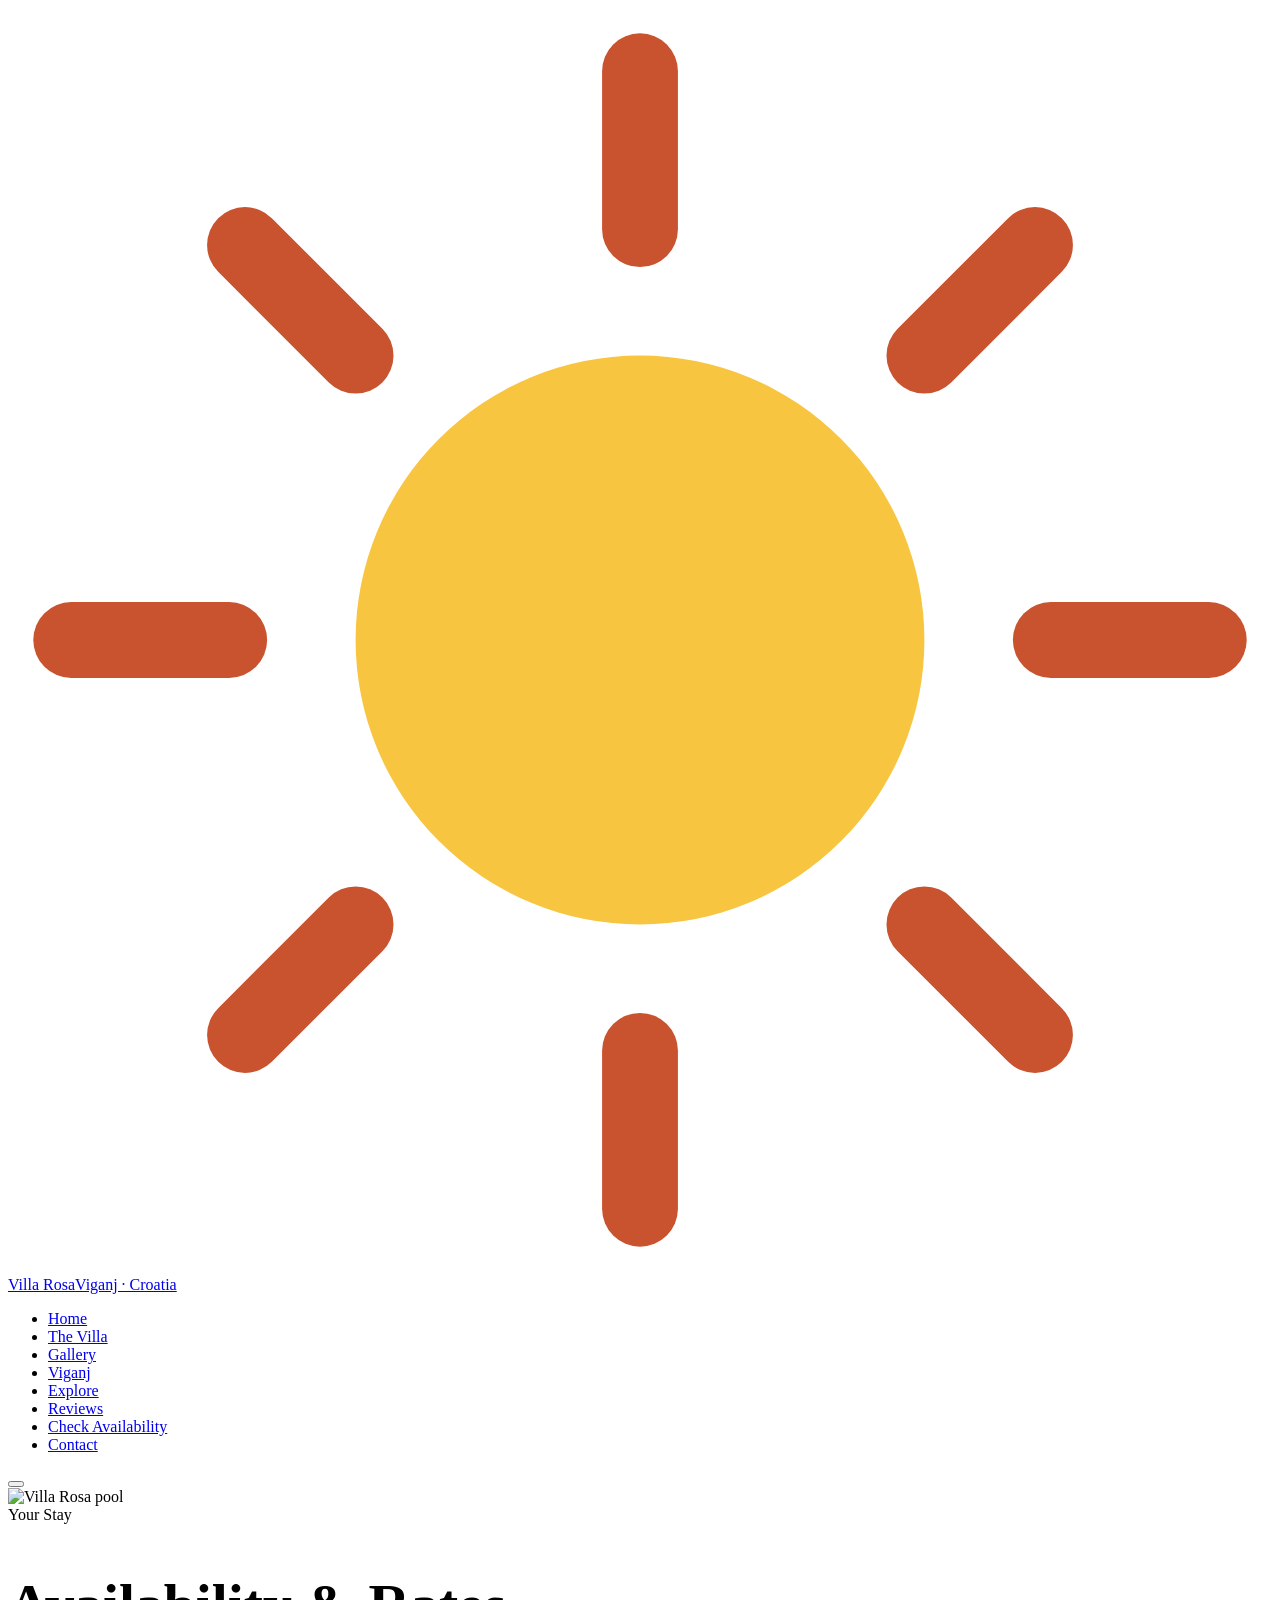
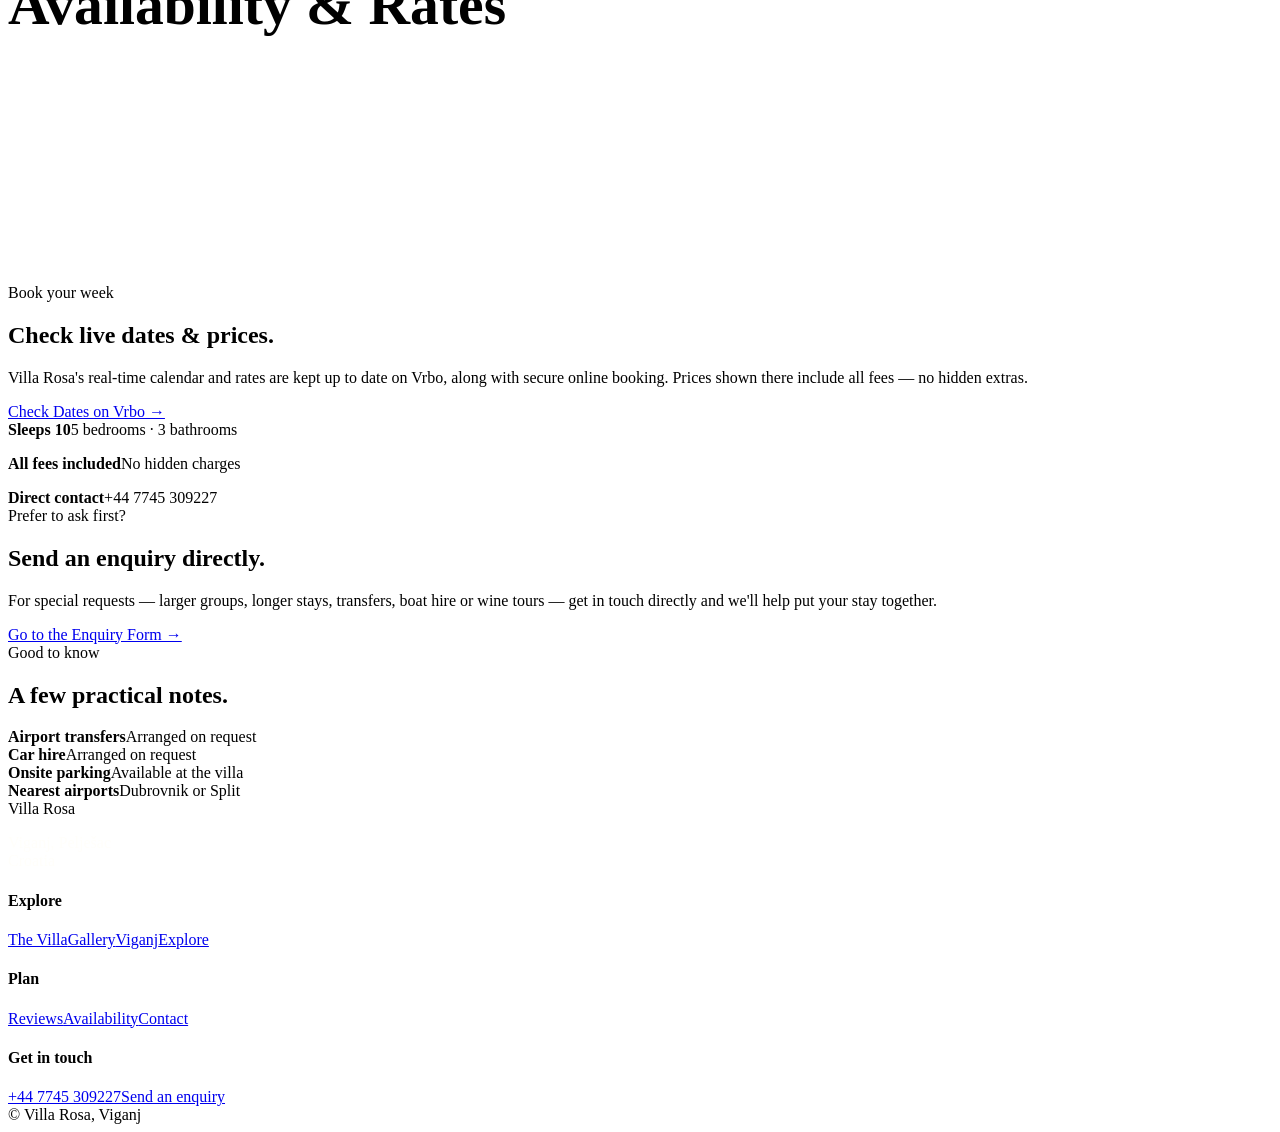
==== Villa Rosa/basic web start/availability.html @ f7e2cc3c "Add files via upload" ====
<!DOCTYPE html>
<html lang="en">
<head>
<meta charset="UTF-8">
<meta name="viewport" content="width=device-width, initial-scale=1.0">
<title>Availability &amp; Rates — Villa Rosa, Viganj</title>
<meta name="description" content="Check availability and rates for Villa Rosa, Viganj — a private seafront villa on the Pelješac Peninsula, Croatia.">
<link rel="stylesheet" href="assets/css/style.css">
</head>
<body>

<header class="site-header solid">
  <div class="wrap">
    <a href="index.html" class="brand">
      <svg class="brand-mark" viewBox="0 0 40 40" fill="none" xmlns="http://www.w3.org/2000/svg">
        <circle cx="20" cy="20" r="9" fill="#F7C53F"/>
        <g stroke="#C8532E" stroke-width="2.4" stroke-linecap="round">
          <line x1="20" y1="2" x2="20" y2="7"/><line x1="20" y1="33" x2="20" y2="38"/>
          <line x1="2" y1="20" x2="7" y2="20"/><line x1="33" y1="20" x2="38" y2="20"/>
          <line x1="7.5" y1="7.5" x2="11" y2="11"/><line x1="29" y1="29" x2="32.5" y2="32.5"/>
          <line x1="32.5" y1="7.5" x2="29" y2="11"/><line x1="11" y1="29" x2="7.5" y2="32.5"/>
        </g>
      </svg>
      <span>Villa Rosa<span class="brand-sub">Viganj · Croatia</span></span>
    </a>
    <nav>
      <ul class="nav-list">
        <li><a href="index.html">Home</a></li>
        <li><a href="the-villa.html">The Villa</a></li>
        <li><a href="gallery.html">Gallery</a></li>
        <li><a href="viganj.html">Viganj</a></li>
        <li><a href="explore.html">Explore</a></li>
        <li><a href="reviews.html">Reviews</a></li>
        <li><a href="availability.html" class="nav-cta active">Check Availability</a></li>
        <li><a href="contact.html">Contact</a></li>
      </ul>
    </nav>
    <button class="nav-toggle" aria-label="Toggle menu" aria-expanded="false"><span></span><span></span><span></span></button>
  </div>
</header>

<section class="page-hero" style="min-height:44vh;">
  <div class="hero-media"><img src="https://media.vrbo.com/lodging/24000000/23370000/23365300/23365222/6ea9b46c.jpg?impolicy=resizecrop&rw=1800&ra=fit" alt="Villa Rosa pool"></div>
  <div class="hero-scrim"></div>
  <div class="hero-content wrap">
    <span class="hero-eyebrow">Your Stay</span>
    <h1 style="font-size:clamp(2.2rem,5vw,3.6rem);">Availability &amp; Rates</h1>
  </div>
</section>

<div class="scallop" style="--above:var(--ink);--below:var(--cream);"></div>

<section class="section bg-cream">
  <div class="wrap">
    <div class="editorial-grid">
      <div style="grid-column:1/span 7;" class="reveal">
        <span class="eyebrow">Book your week</span>
        <h2>Check live dates &amp; prices.</h2>
        <p class="body-text mt-2">Villa Rosa's real-time calendar and rates are kept up to date on Vrbo, along with secure online booking. Prices shown there include all fees — no hidden extras.</p>
        <a href="https://www.vrbo.com/en-gb/p85843" target="_blank" rel="noopener" class="btn btn-primary mt-2">Check Dates on Vrbo &rarr;</a>
      </div>
      <div style="grid-column:9/span 4;" class="reveal reveal-2">
        <div class="glance-item" style="margin-bottom:1rem;"><strong>Sleeps 10</strong><span>5 bedrooms · 3 bathrooms</span></div>
        <div class="glance-item" style="margin-bottom:1rem;"><strong>All fees included</strong><span>No hidden charges</span></div>
        <div class="glance-item"><strong>Direct contact</strong><span>+44 7745 309227</span></div>
      </div>
    </div>
  </div>
</section>

<div class="scallop" style="--above:var(--cream);--below:var(--white);"></div>

<section class="section bg-white">
  <div class="wrap">
    <div class="section-head center reveal">
      <span class="eyebrow">Prefer to ask first?</span>
      <h2>Send an enquiry directly.</h2>
      <p class="lede mt-1">For special requests — larger groups, longer stays, transfers, boat hire or wine tours — get in touch directly and we'll help put your stay together.</p>
    </div>
    <div class="center reveal">
      <a href="contact.html" class="btn btn-outline-dark">Go to the Enquiry Form &rarr;</a>
    </div>
  </div>
</section>

<div class="scallop" style="--above:var(--white);--below:var(--terracotta);"></div>

<section class="section bg-terracotta">
  <div class="wrap">
    <div class="section-head center reveal">
      <span class="eyebrow on-dark">Good to know</span>
      <h2>A few practical notes.</h2>
    </div>
    <div class="glance-grid">
      <div class="glance-item reveal reveal-1"><strong>Airport transfers</strong><span>Arranged on request</span></div>
      <div class="glance-item reveal reveal-2"><strong>Car hire</strong><span>Arranged on request</span></div>
      <div class="glance-item reveal reveal-3"><strong>Onsite parking</strong><span>Available at the villa</span></div>
      <div class="glance-item reveal reveal-4"><strong>Nearest airports</strong><span>Dubrovnik or Split</span></div>
    </div>
  </div>
</section>

<footer class="site-footer">
  <div class="wrap">
    <div class="footer-grid">
      <div><div class="footer-brand">Villa Rosa</div><p style="color:rgba(255,253,248,.7);max-width:26em;">Viganj, Pelješac<br>Croatia</p></div>
      <div class="footer-col"><h4>Explore</h4><a href="the-villa.html">The Villa</a><a href="gallery.html">Gallery</a><a href="viganj.html">Viganj</a><a href="explore.html">Explore</a></div>
      <div class="footer-col"><h4>Plan</h4><a href="reviews.html">Reviews</a><a href="availability.html">Availability</a><a href="contact.html">Contact</a></div>
      <div class="footer-col"><h4>Get in touch</h4><a href="tel:+447745309227">+44 7745 309227</a><a href="contact.html">Send an enquiry</a></div>
    </div>
    <div class="footer-bottom"><span>&copy; <span class="js-year"></span> Villa Rosa, Viganj</span></div>
  </div>
</footer>

<script src="assets/js/main.js"></script>
</body>
</html>
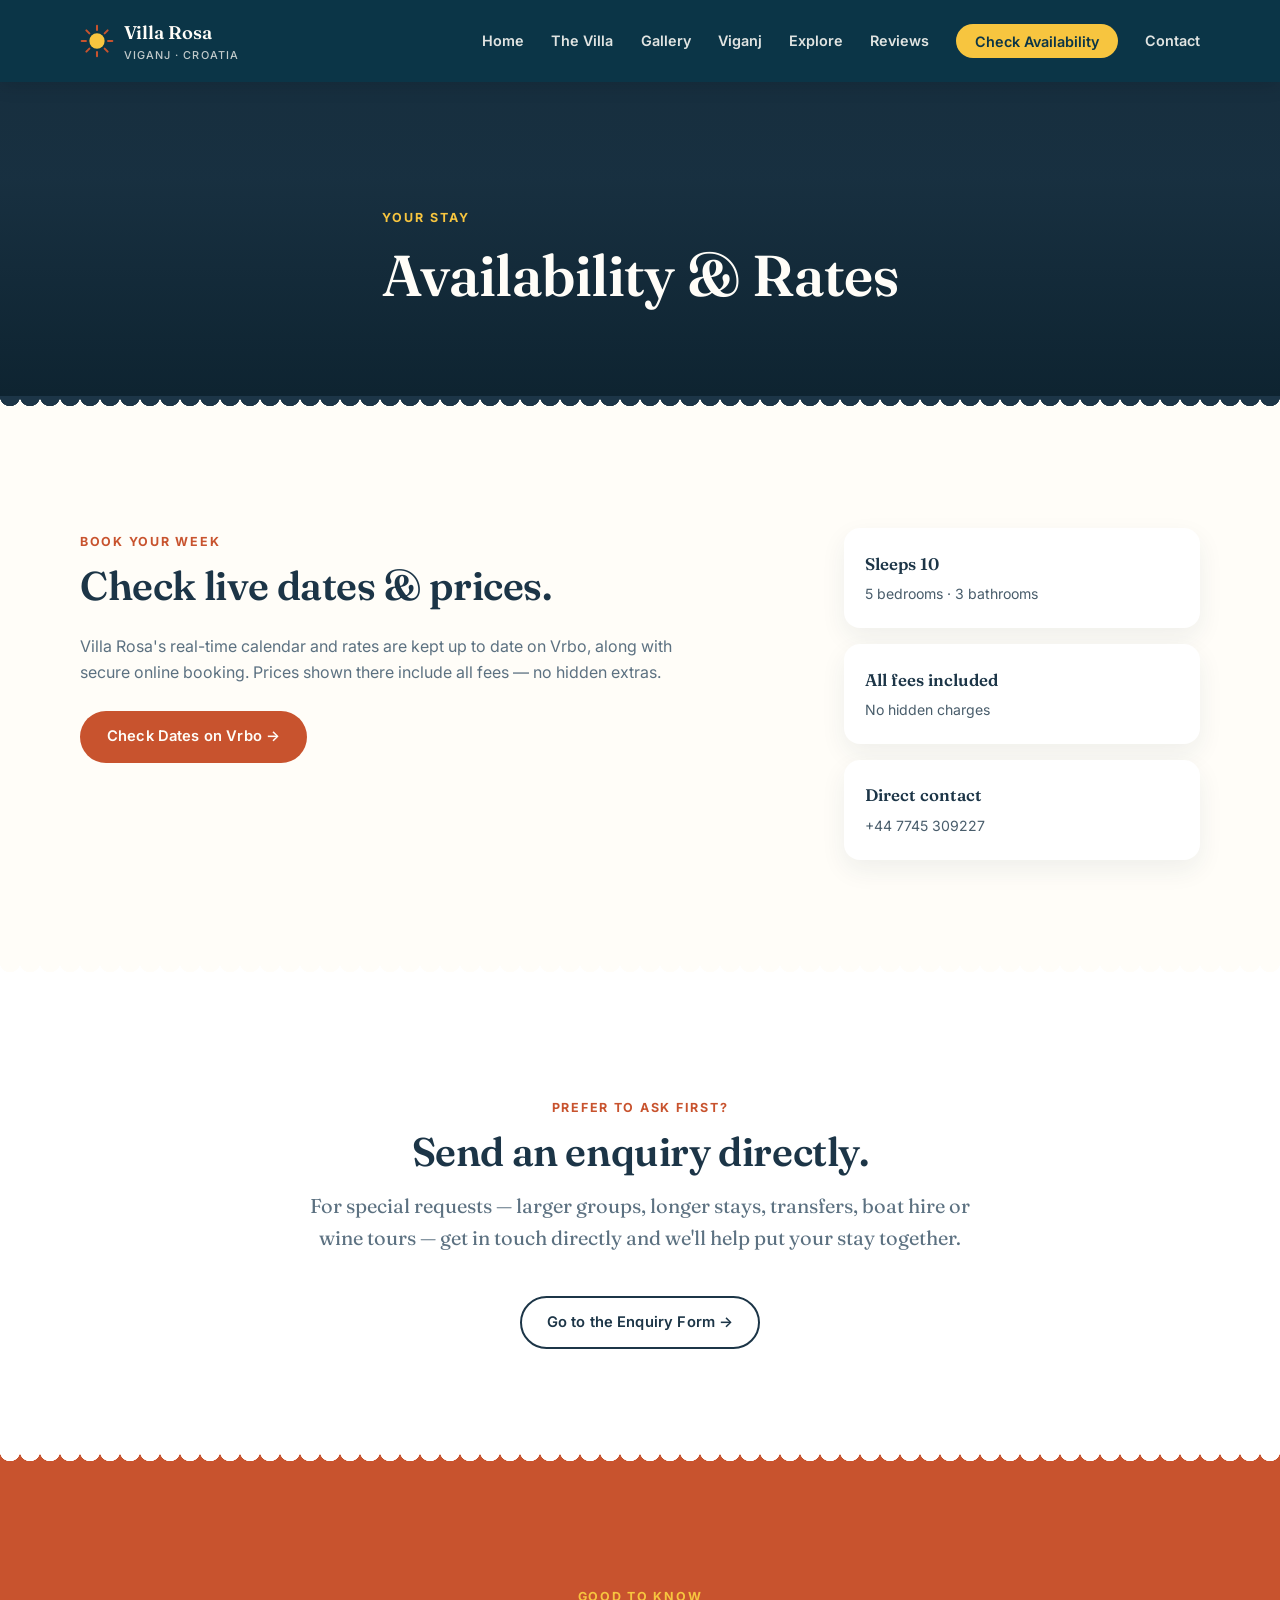
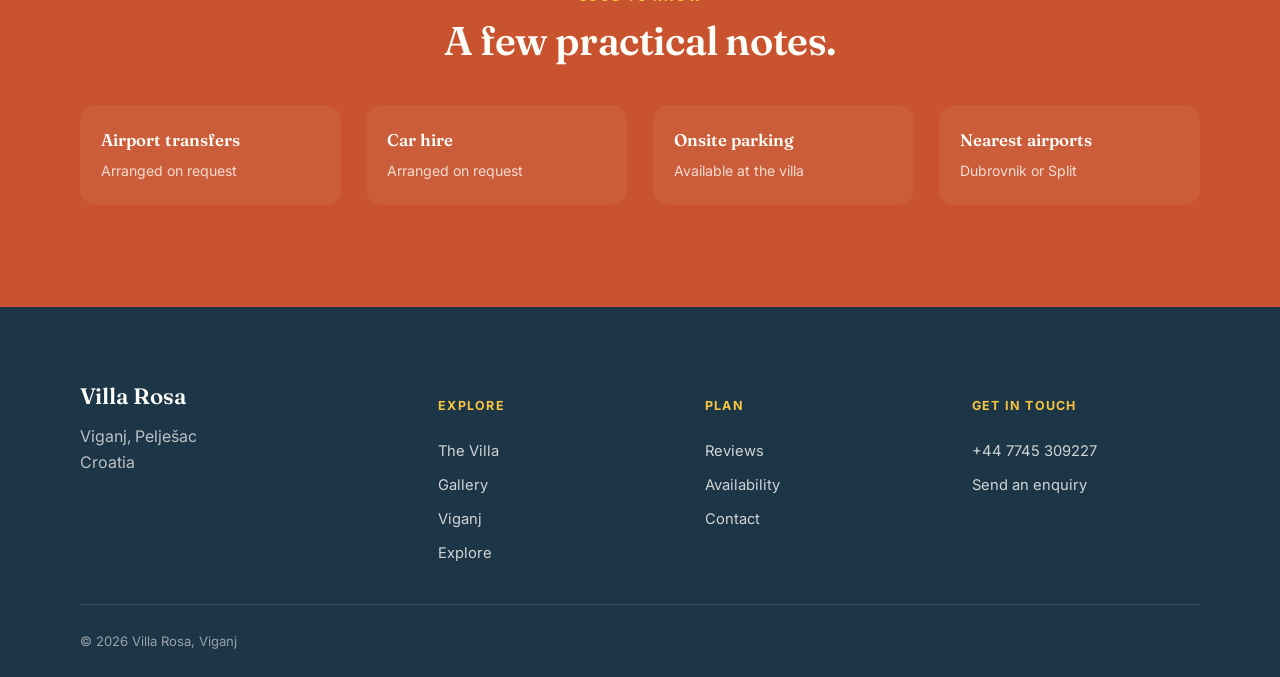
==== commit cb17a1e2: "Update availability.html" ====
--- a/Villa Rosa/basic web start/availability.html
+++ b/Villa Rosa/basic web start/availability.html
@@ -5,6 +5,9 @@
 <meta name="viewport" content="width=device-width, initial-scale=1.0">
 <title>Availability &amp; Rates — Villa Rosa, Viganj</title>
 <meta name="description" content="Check availability and rates for Villa Rosa, Viganj — a private seafront villa on the Pelješac Peninsula, Croatia.">
+<link rel="preconnect" href="https://fonts.googleapis.com">
+<link rel="preconnect" href="https://fonts.gstatic.com" crossorigin>
+<link rel="stylesheet" href="https://fonts.googleapis.com/css2?family=Fraunces:opsz,wght@9..144,400;9..144,500;9..144,600;9..144,700&family=Inter:wght@400;500;600;700&display=swap">
 <link rel="stylesheet" href="assets/css/style.css">
 </head>
 <body>
--- a/Villa Rosa/basic web start/assets/css/style.css
+++ b/Villa Rosa/basic web start/assets/css/style.css
@@ -0,0 +1,279 @@
+/* ============================================================
+   Villa Rosa — design system
+   Editorial, warm, seafront-holiday-home aesthetic.
+   ============================================================ */
+
+:root{
+  --display: 'Fraunces', Georgia, 'Times New Roman', serif;
+  --body: 'Inter', -apple-system, BlinkMacSystemFont, 'Segoe UI', sans-serif;
+
+  --ink: #1C3547;
+  --ink-soft: #5C7181;
+  --cream: #FFFDF8;
+  --white: #FFFFFF;
+  --sky: #E3EFF3;
+  --adriatic: #2E6F8E;
+  --adriatic-deep: #0B3547;
+  --terracotta: #C8532E;
+  --lemon: #F7C53F;
+  --olive: #6E7C4B;
+
+  --wrap-width: 1200px;
+  --radius: 20px;
+  --shadow: 0 20px 50px rgba(28,53,71,.12);
+}
+
+/* ---------- reset ---------- */
+*, *::before, *::after{ box-sizing: border-box; }
+html{ scroll-behavior: smooth; }
+body{
+  margin:0;
+  font-family: var(--body);
+  color: var(--ink);
+  background: var(--white);
+  line-height: 1.6;
+  -webkit-font-smoothing: antialiased;
+}
+img{ max-width:100%; display:block; }
+a{ color: inherit; text-decoration: none; }
+button{ font: inherit; cursor:pointer; }
+ul{ margin:0; padding:0; list-style:none; }
+h1,h2,h3{ font-family: var(--display); font-weight: 600; line-height: 1.12; margin:0; letter-spacing: -.01em; }
+p{ margin:0; }
+
+.wrap{ max-width: var(--wrap-width); margin: 0 auto; padding: 0 clamp(1.2rem, 4vw, 2.5rem); }
+.center{ text-align: center; }
+.mt-1{ margin-top: 1rem; }
+.mt-2{ margin-top: 1.6rem; }
+.mt-3{ margin-top: 2.6rem; }
+
+/* ---------- typography helpers ---------- */
+.eyebrow{
+  display:inline-block; font-family: var(--body); font-weight:700; font-size:.78rem;
+  letter-spacing:.14em; text-transform:uppercase; color: var(--terracotta); margin-bottom:.7rem;
+}
+.eyebrow.on-dark{ color: var(--lemon); }
+h2{ font-size: clamp(1.7rem, 3.2vw, 2.5rem); }
+.lede{ font-family: var(--display); font-size: clamp(1.05rem, 1.6vw, 1.25rem); color: var(--ink-soft); max-width: 42em; }
+.body-text{ font-size: 1rem; color: var(--ink-soft); max-width: 40em; }
+.section-head{ max-width: 44em; margin-bottom: 2.6rem; }
+.section-head.center{ margin-left:auto; margin-right:auto; }
+
+/* ---------- buttons ---------- */
+.btn{
+  display:inline-flex; align-items:center; gap:.5em;
+  padding: .85em 1.7em; border-radius: 100px;
+  font-family: var(--body); font-weight:600; font-size:.92rem; letter-spacing:.01em;
+  border: 2px solid transparent; transition: transform .2s ease, background .2s ease, color .2s ease, border-color .2s ease;
+}
+.btn:hover{ transform: translateY(-2px); }
+.btn-primary{ background: var(--terracotta); color: var(--cream); }
+.btn-primary:hover{ background: #b1461f; }
+.btn-lemon{ background: var(--lemon); color: var(--adriatic-deep); }
+.btn-lemon:hover{ background: #f3b81a; }
+.btn-outline-dark{ border-color: currentColor; color: var(--ink); }
+.btn-outline-dark:hover{ background: var(--ink); color: var(--cream); }
+.btn-outline-light{ border-color: rgba(255,253,248,.8); color: var(--cream); }
+.btn-outline-light:hover{ background: var(--cream); color: var(--ink); }
+
+/* ---------- header ---------- */
+.site-header{
+  position: fixed; top:0; left:0; right:0; z-index: 100;
+  padding: 1.1rem 0; transition: background .3s ease, box-shadow .3s ease, padding .3s ease;
+}
+.site-header .wrap{ display:flex; align-items:center; justify-content:space-between; gap:1.5rem; }
+.brand{ display:flex; align-items:center; gap:.6rem; font-family: var(--display); font-weight:600; font-size:1.15rem; color: var(--cream); }
+.brand-mark{ width:34px; height:34px; flex-shrink:0; }
+.brand-sub{ display:block; font-family: var(--body); font-weight:500; font-size:.68rem; letter-spacing:.1em; text-transform:uppercase; opacity:.75; }
+
+.nav-list{ display:flex; align-items:center; gap:1.7rem; }
+.nav-list a{
+  font-size:.9rem; font-weight:600; color: var(--cream); opacity:.88;
+  padding:.3rem 0; border-bottom:2px solid transparent; transition: opacity .2s ease, border-color .2s ease;
+}
+.nav-list a:hover, .nav-list a.active{ opacity:1; border-color: var(--lemon); }
+.nav-list a.nav-cta{
+  opacity:1; padding:.6em 1.3em; border-radius:100px; background: var(--lemon); color: var(--adriatic-deep); border-bottom:none;
+}
+.nav-list a.nav-cta:hover{ background:#f3b81a; }
+.nav-list a.nav-cta.active{ border-color: transparent; }
+
+.nav-toggle{ display:none; flex-direction:column; justify-content:center; gap:5px; width:34px; height:34px; background:none; border:none; padding:0; }
+.nav-toggle span{ width:100%; height:2px; background: var(--cream); border-radius:2px; transition: transform .25s ease, opacity .25s ease; }
+
+/* transparent-over-hero header (home page), solidifies on scroll */
+.site-header:not(.solid){ background: transparent; }
+.site-header:not(.solid).scrolled{ background: rgba(11,53,71,.94); box-shadow: 0 6px 24px rgba(0,0,0,.15); padding: .8rem 0; }
+
+/* solid header (inner pages) */
+.site-header.solid{ background: var(--adriatic-deep); box-shadow: 0 4px 18px rgba(0,0,0,.12); }
+
+@media (max-width: 880px){
+  .nav-toggle{ display:flex; }
+  .nav-list{
+    position:fixed; inset: 0 0 auto 0; top: 68px; flex-direction:column; align-items:stretch; gap:0;
+    background: var(--adriatic-deep); padding: .5rem 1.5rem 1.5rem; transform-origin: top;
+    transform: scaleY(0); opacity:0; pointer-events:none; transition: transform .25s ease, opacity .2s ease;
+  }
+  .nav-list.open{ transform: scaleY(1); opacity:1; pointer-events:auto; }
+  .nav-list li{ border-bottom:1px solid rgba(255,253,248,.1); }
+  .nav-list a{ display:block; padding: .95rem 0; border-bottom:none; }
+  .nav-list a.nav-cta{ display:inline-block; margin: .8rem 0; }
+  .site-header.open .nav-toggle span:nth-child(1){ transform: translateY(7px) rotate(45deg); }
+  .site-header.open .nav-toggle span:nth-child(2){ opacity:0; }
+  .site-header.open .nav-toggle span:nth-child(3){ transform: translateY(-7px) rotate(-45deg); }
+}
+
+/* ---------- hero ---------- */
+.hero, .page-hero{
+  position:relative; min-height: 92vh; display:flex; align-items:flex-end; overflow:hidden;
+  background: var(--ink);
+}
+.page-hero{ min-height: 58vh; align-items:flex-end; }
+.hero-media{ position:absolute; inset:0; }
+.hero-media img{ width:100%; height:100%; object-fit:cover; }
+.hero-scrim{
+  position:absolute; inset:0;
+  background: linear-gradient(0deg, rgba(11,32,44,.82) 0%, rgba(11,32,44,.25) 55%, rgba(11,32,44,.35) 100%);
+}
+.hero-content{ position:relative; z-index:2; padding-bottom: clamp(3rem, 8vw, 5.5rem); color: var(--cream); }
+.hero-eyebrow{
+  display:inline-block; font-weight:700; font-size:.78rem; letter-spacing:.16em; text-transform:uppercase;
+  color: var(--lemon); margin-bottom: 1rem;
+}
+.hero h1{ font-size: clamp(2.6rem, 6.5vw, 4.8rem); color: var(--cream); max-width: 16em; }
+.hero .lede{ color: rgba(255,253,248,.88); margin-top: 1.1rem; }
+.hero-ctas{ display:flex; flex-wrap:wrap; gap:1rem; margin-top: 2rem; }
+
+.hero-scroll{
+  position:absolute; right: clamp(1.2rem,4vw,2.5rem); bottom: 2rem; z-index:2;
+  display:flex; flex-direction:column; align-items:center; gap:.6rem; color: rgba(255,253,248,.75);
+}
+.hero-scroll span:first-child{ font-size:.72rem; letter-spacing:.14em; text-transform:uppercase; writing-mode: vertical-rl; }
+.hero-scroll .line{ width:1px; height:46px; background: rgba(255,253,248,.5); animation: scrollline 2.2s ease-in-out infinite; }
+@keyframes scrollline{ 0%,100%{ transform: scaleY(.4); opacity:.5; } 50%{ transform: scaleY(1); opacity:1; } }
+
+/* ---------- sections ---------- */
+.section{ padding: clamp(3.5rem, 8vw, 6.5rem) 0; }
+.section-sm{ padding: clamp(2.5rem, 5vw, 3.5rem) 0; }
+.bg-cream{ background: var(--cream); }
+.bg-white{ background: var(--white); }
+.bg-sky{ background: var(--sky); }
+.bg-adriatic{ background: var(--adriatic); color: var(--cream); }
+.bg-adriatic-deep{ background: var(--adriatic-deep); color: var(--cream); }
+.bg-terracotta{ background: var(--terracotta); color: var(--cream); }
+.bg-olive{ background: var(--olive); color: var(--cream); }
+.bg-lemon{ background: var(--lemon); color: var(--adriatic-deep); }
+.bg-adriatic .body-text, .bg-adriatic-deep .body-text, .bg-terracotta .body-text, .bg-olive .body-text{ color: rgba(255,253,248,.85); }
+.bg-adriatic h2, .bg-adriatic-deep h2, .bg-terracotta h2, .bg-olive h2{ color: var(--cream); }
+.bg-lemon h2{ color: var(--adriatic-deep); }
+
+/* ---------- editorial grid ---------- */
+.editorial-grid{ display:grid; grid-template-columns: repeat(12, 1fr); gap: 1.6rem 1.6rem; align-items:start; }
+@media (max-width: 860px){
+  .editorial-grid > *{ grid-column: 1 / -1 !important; margin-top: 0 !important; }
+}
+
+.eg-img{ border-radius: var(--radius); overflow:hidden; }
+.eg-img img{ width:100%; height:100%; object-fit:cover; }
+.shadow-lift{ box-shadow: var(--shadow); }
+.rounded-photo{ border-radius: var(--radius); overflow:hidden; }
+.rounded-photo img{ width:100%; height:100%; object-fit:cover; }
+
+/* polaroid photo cards */
+.polaroid{
+  background: var(--white); padding: .6rem .6rem 1.1rem; border-radius: 4px;
+  box-shadow: 0 16px 34px rgba(28,53,71,.16); margin:0;
+}
+.polaroid img{ width:100%; object-fit:cover; aspect-ratio: 4/5; }
+.polaroid figcaption{
+  text-align:center; font-family: var(--display); font-style:italic; font-size:.88rem;
+  color: var(--ink-soft); margin-top:.6rem;
+}
+
+/* placeholder art tile — used where photography is pending */
+.ph{
+  display:flex; align-items:center; justify-content:center; text-align:center;
+  background: linear-gradient(135deg, var(--sky), #cfe4ea);
+  border-radius: var(--radius); border: 1.5px dashed rgba(11,53,71,.25);
+  color: var(--adriatic-deep); font-family: var(--display); font-style:italic; font-size:.92rem;
+  min-height: 180px; padding: 1rem;
+}
+
+.tile-pattern{ background: var(--white); border-radius: var(--radius); }
+
+/* ---------- glance / fact grid ---------- */
+.glance-grid{ display:grid; grid-template-columns: repeat(4, 1fr); gap: 1.6rem; }
+.glance-item{
+  display:flex; flex-direction:column; gap:.35rem; padding: 1.4rem 1.3rem;
+  background: rgba(255,255,255,.06); border-radius: 16px;
+}
+.bg-cream .glance-item, .bg-white .glance-item, .bg-sky .glance-item{
+  background: var(--white); box-shadow: 0 10px 26px rgba(28,53,71,.07);
+}
+.glance-icon{ width:26px; height:26px; color: var(--terracotta); margin-bottom:.3rem; }
+.bg-adriatic .glance-icon, .bg-adriatic-deep .glance-icon, .bg-terracotta .glance-icon, .bg-olive .glance-icon{ color: var(--lemon); }
+.glance-item strong{ font-family: var(--display); font-size: 1.05rem; font-weight:600; }
+.glance-item span{ font-size: .88rem; opacity:.8; }
+@media (max-width: 760px){ .glance-grid{ grid-template-columns: repeat(2, 1fr); } }
+@media (max-width: 460px){ .glance-grid{ grid-template-columns: 1fr; } }
+
+/* ---------- stat pill ---------- */
+.stat-pill{
+  display:inline-block; padding:.6em 1.3em; border-radius:100px; font-weight:700; font-size:.85rem;
+  background: rgba(255,253,248,.14); color: inherit; border: 1.5px solid rgba(255,253,248,.3);
+}
+.bg-cream .stat-pill, .bg-white .stat-pill{ background: var(--cream); color: var(--ink); border-color: rgba(28,53,71,.12); }
+
+/* ---------- reviews ---------- */
+.review-card{ background: var(--white); border-radius: 18px; padding: 1.6rem; box-shadow: var(--shadow); }
+.quote-mark{ display:block; font-family: var(--display); font-size: 2.6rem; color: var(--terracotta); line-height:1; margin-bottom:.4rem; }
+
+/* ---------- scallop divider ---------- */
+.scallop{ height: 30px; background: var(--below); position: relative; overflow:hidden; }
+.scallop::before{
+  content:""; position:absolute; left:0; right:0; top:0; height:20px;
+  background-image: radial-gradient(circle at 10px 10px, var(--above) 10px, transparent 10.5px);
+  background-size: 20px 20px; background-repeat: repeat-x; background-position: 0 -10px;
+}
+
+/* ---------- footer ---------- */
+.site-footer{ background: var(--ink); color: var(--cream); padding: clamp(3rem,6vw,4.5rem) 0 1.6rem; }
+.footer-grid{ display:grid; grid-template-columns: 1.4fr 1fr 1fr 1fr; gap: 2.4rem; padding-bottom: 2.4rem; border-bottom: 1px solid rgba(255,253,248,.14); }
+.footer-brand{ font-family: var(--display); font-size: 1.4rem; font-weight:600; margin-bottom:.6rem; }
+.footer-col h4{ font-family: var(--body); font-size:.78rem; font-weight:700; letter-spacing:.1em; text-transform:uppercase; color: var(--lemon); margin-bottom: .9rem; }
+.footer-col{ display:flex; flex-direction:column; gap:.65rem; }
+.footer-col a{ color: rgba(255,253,248,.8); font-size:.92rem; transition: color .2s ease; }
+.footer-col a:hover{ color: var(--lemon); }
+.footer-bottom{ display:flex; flex-wrap:wrap; justify-content:space-between; gap:.6rem; padding-top: 1.6rem; font-size:.82rem; color: rgba(255,253,248,.55); }
+@media (max-width: 760px){ .footer-grid{ grid-template-columns: 1fr 1fr; } }
+@media (max-width: 460px){ .footer-grid{ grid-template-columns: 1fr; } }
+
+/* ---------- lightbox ---------- */
+.lightbox{
+  position: fixed; inset:0; z-index: 1000; background: rgba(11,32,44,.92);
+  display:flex; align-items:center; justify-content:center; padding: 2rem;
+  opacity:0; visibility:hidden; transition: opacity .25s ease;
+}
+.lightbox.open{ opacity:1; visibility:visible; }
+.lightbox img{ max-width: min(90vw, 1100px); max-height: 86vh; border-radius: 8px; box-shadow: 0 30px 80px rgba(0,0,0,.5); }
+.lightbox-close{
+  position:absolute; top: 1.5rem; right: 1.5rem; width:44px; height:44px; border-radius:50%;
+  background: rgba(255,253,248,.12); color: var(--cream); border:none; font-size:1.6rem; line-height:1;
+  display:flex; align-items:center; justify-content:center; transition: background .2s ease;
+}
+.lightbox-close:hover{ background: rgba(255,253,248,.24); }
+
+/* ---------- reveal-on-scroll ---------- */
+.reveal{ opacity:0; transform: translateY(24px); transition: opacity .7s ease, transform .7s ease; }
+.reveal.in-view{ opacity:1; transform: translateY(0); }
+.reveal-1.in-view{ transition-delay: .08s; }
+.reveal-2.in-view{ transition-delay: .16s; }
+.reveal-3.in-view{ transition-delay: .24s; }
+.reveal-4.in-view{ transition-delay: .32s; }
+
+@media (prefers-reduced-motion: reduce){
+  html{ scroll-behavior:auto; }
+  .reveal{ opacity:1; transform:none; transition:none; }
+  .hero-scroll .line{ animation:none; }
+}
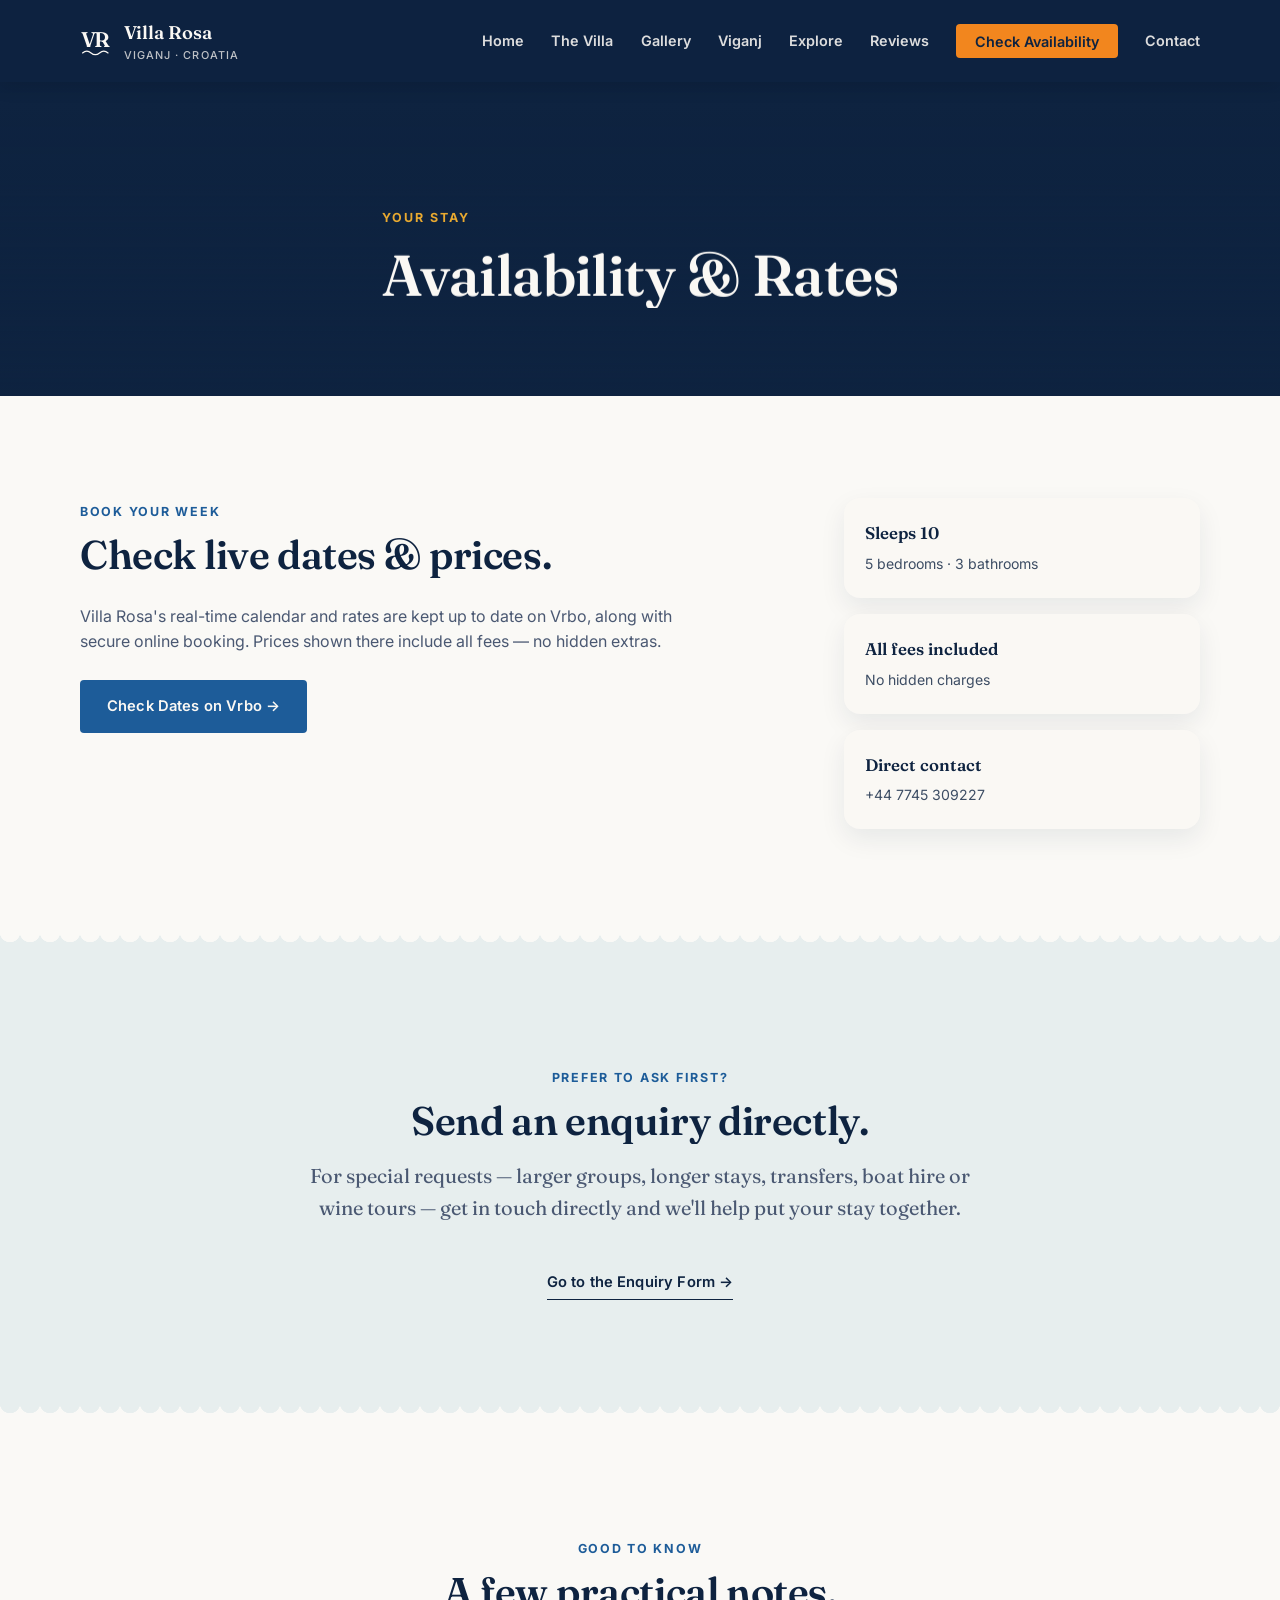
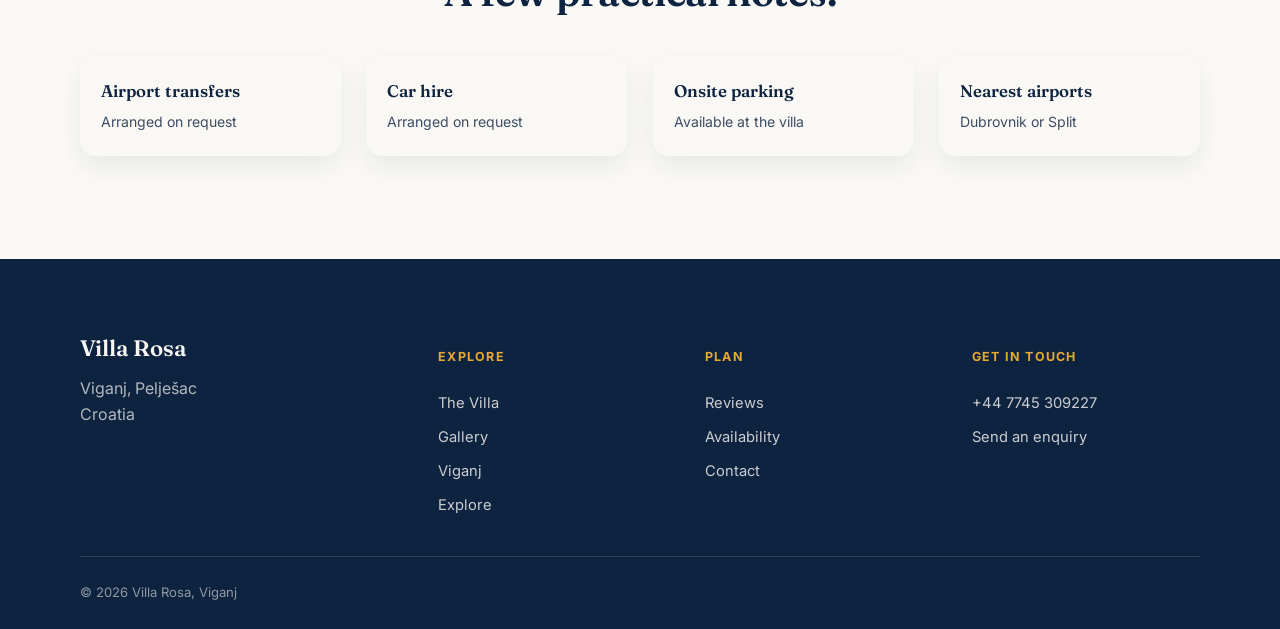
==== commit cfc5e902: "Final approved Villa Rosa Website" ====
--- a/Villa Rosa/basic web start/availability.html
+++ b/Villa Rosa/basic web start/availability.html
@@ -16,13 +16,8 @@
   <div class="wrap">
     <a href="index.html" class="brand">
       <svg class="brand-mark" viewBox="0 0 40 40" fill="none" xmlns="http://www.w3.org/2000/svg">
-        <circle cx="20" cy="20" r="9" fill="#F7C53F"/>
-        <g stroke="#C8532E" stroke-width="2.4" stroke-linecap="round">
-          <line x1="20" y1="2" x2="20" y2="7"/><line x1="20" y1="33" x2="20" y2="38"/>
-          <line x1="2" y1="20" x2="7" y2="20"/><line x1="33" y1="20" x2="38" y2="20"/>
-          <line x1="7.5" y1="7.5" x2="11" y2="11"/><line x1="29" y1="29" x2="32.5" y2="32.5"/>
-          <line x1="32.5" y1="7.5" x2="29" y2="11"/><line x1="11" y1="29" x2="7.5" y2="32.5"/>
-        </g>
+        <text x="1" y="27" font-family="'Fraunces', Georgia, serif" font-size="25" font-weight="600" letter-spacing="-2" fill="currentColor">VR</text>
+        <path d="M3 34 Q8 30 13 34 T23 34 T33 34" stroke="currentColor" stroke-width="1.5" stroke-linecap="round" fill="none"/>
       </svg>
       <span>Villa Rosa<span class="brand-sub">Viganj · Croatia</span></span>
     </a>
@@ -51,8 +46,6 @@
   </div>
 </section>
 
-<div class="scallop" style="--above:var(--ink);--below:var(--cream);"></div>
-
 <section class="section bg-cream">
   <div class="wrap">
     <div class="editorial-grid">
@@ -71,9 +64,9 @@
   </div>
 </section>
 
-<div class="scallop" style="--above:var(--cream);--below:var(--white);"></div>
+<div class="scallop" style="--above:var(--cream);--below:var(--sky);"></div>
 
-<section class="section bg-white">
+<section class="section bg-sky">
   <div class="wrap">
     <div class="section-head center reveal">
       <span class="eyebrow">Prefer to ask first?</span>
@@ -86,12 +79,12 @@
   </div>
 </section>
 
-<div class="scallop" style="--above:var(--white);--below:var(--terracotta);"></div>
+<div class="scallop" style="--above:var(--sky);--below:var(--cream);"></div>
 
-<section class="section bg-terracotta">
+<section class="section bg-cream">
   <div class="wrap">
     <div class="section-head center reveal">
-      <span class="eyebrow on-dark">Good to know</span>
+      <span class="eyebrow">Good to know</span>
       <h2>A few practical notes.</h2>
     </div>
     <div class="glance-grid">
@@ -106,7 +99,7 @@
 <footer class="site-footer">
   <div class="wrap">
     <div class="footer-grid">
-      <div><div class="footer-brand">Villa Rosa</div><p style="color:rgba(255,253,248,.7);max-width:26em;">Viganj, Pelješac<br>Croatia</p></div>
+      <div><div class="footer-brand">Villa Rosa</div><p style="color:rgba(250,248,244,.7);max-width:26em;">Viganj, Pelješac<br>Croatia</p></div>
       <div class="footer-col"><h4>Explore</h4><a href="the-villa.html">The Villa</a><a href="gallery.html">Gallery</a><a href="viganj.html">Viganj</a><a href="explore.html">Explore</a></div>
       <div class="footer-col"><h4>Plan</h4><a href="reviews.html">Reviews</a><a href="availability.html">Availability</a><a href="contact.html">Contact</a></div>
       <div class="footer-col"><h4>Get in touch</h4><a href="tel:+447745309227">+44 7745 309227</a><a href="contact.html">Send an enquiry</a></div>
--- a/Villa Rosa/basic web start/assets/css/style.css
+++ b/Villa Rosa/basic web start/assets/css/style.css
@@ -1,26 +1,48 @@
 /* ============================================================
    Villa Rosa — design system
-   Editorial, warm, seafront-holiday-home aesthetic.
+   Editorial, Mediterranean-summer aesthetic: cloud/ivory neutrals
+   dominate, Santorini blue is a strategic brand accent, and Aperol,
+   mustard, coral and bougainvillea pink supply warm, sun-soaked
+   moments. Animation/interaction system is unchanged from the
+   previous pass — only colour values and section-colour classes
+   have moved.
    ============================================================ */
 
 :root{
   --display: 'Fraunces', Georgia, 'Times New Roman', serif;
   --body: 'Inter', -apple-system, BlinkMacSystemFont, 'Segoe UI', sans-serif;
 
-  --ink: #1C3547;
-  --ink-soft: #5C7181;
-  --cream: #FFFDF8;
-  --white: #FFFFFF;
-  --sky: #E3EFF3;
-  --adriatic: #2E6F8E;
-  --adriatic-deep: #0B3547;
-  --terracotta: #C8532E;
-  --lemon: #F7C53F;
-  --olive: #6E7C4B;
+  /* ---- Mediterranean summer palette ---- */
+  --navy: #0E2340;           /* midnight navy — typography, header, footer, rare dark section */
+  --navy-soft: #4A5872;      /* muted navy — secondary body text */
+  --cloud: #FAF8F4;          /* soft off-white — primary neutral, most of the site */
+  --ivory: #FAF9F6;          /* bright soft ivory — alternating neutral (corrected from a yellow-beige tone) */
+  --wash: #E7EEEE;           /* soft pale wash — one restrained water/sky moment */
+  --santorini: #1D5C99;      /* Santorini blue — buttons, links, icons, one bold section max per page */
+  --aperol: #F2861E;         /* Aperol orange — CTA pill, occasional bold section */
+  --mustard: #E8A930;        /* sunshine mustard — occasional bold section, secondary elements */
+  --coral: #F17B63;          /* light coral — CTA strips, quote marks */
+  --bougainvillea: #E4568F;  /* bougainvillea pink — small accents only */
+
+  /* legacy variable names kept as aliases so nothing silently breaks */
+  --ink: var(--navy);
+  --ink-soft: var(--navy-soft);
+  --cream: var(--ivory);
+  --white: var(--cloud);
+  --sky: var(--wash);
+  --adriatic: var(--santorini);
+  --adriatic-deep: var(--navy);
+  --terracotta: var(--aperol);
+  --lemon: var(--coral);
+  --pink: var(--bougainvillea);
 
   --wrap-width: 1200px;
   --radius: 20px;
-  --shadow: 0 20px 50px rgba(28,53,71,.12);
+  --shadow: 0 20px 50px rgba(14,35,64,.14);
+
+  /* ---- motion tokens (unchanged) ---- */
+  --ease: cubic-bezier(.16,.84,.44,1);
+  --ease-soft: cubic-bezier(.22,.61,.36,1);
 }
 
 /* ---------- reset ---------- */
@@ -29,8 +51,8 @@
 body{
   margin:0;
   font-family: var(--body);
-  color: var(--ink);
-  background: var(--white);
+  color: var(--navy);
+  background: var(--cloud);
   line-height: 1.6;
   -webkit-font-smoothing: antialiased;
 }
@@ -50,73 +72,122 @@
 /* ---------- typography helpers ---------- */
 .eyebrow{
   display:inline-block; font-family: var(--body); font-weight:700; font-size:.78rem;
-  letter-spacing:.14em; text-transform:uppercase; color: var(--terracotta); margin-bottom:.7rem;
-}
-.eyebrow.on-dark{ color: var(--lemon); }
+  letter-spacing:.14em; text-transform:uppercase; color: var(--santorini); margin-bottom:.7rem;
+}
+/* on-dark = sits on navy/Santorini (dark, low-luminance) backgrounds */
+.eyebrow.on-dark{ color: var(--cloud); }
+/* on sunshine = sits on Aperol/mustard (mid-light) backgrounds */
+.eyebrow.on-sunshine{ color: var(--navy); }
 h2{ font-size: clamp(1.7rem, 3.2vw, 2.5rem); }
-.lede{ font-family: var(--display); font-size: clamp(1.05rem, 1.6vw, 1.25rem); color: var(--ink-soft); max-width: 42em; }
-.body-text{ font-size: 1rem; color: var(--ink-soft); max-width: 40em; }
+.lede{ font-family: var(--display); font-size: clamp(1.05rem, 1.6vw, 1.25rem); color: var(--navy-soft); max-width: 42em; }
+.body-text{ font-size: 1rem; color: var(--navy-soft); max-width: 40em; }
 .section-head{ max-width: 44em; margin-bottom: 2.6rem; }
 .section-head.center{ margin-left:auto; margin-right:auto; }
+
+/* split-text staggered reveal (applied at runtime by main.js to h1/h2) */
+.split-line{ display:block; overflow:hidden; }
+.split-word{
+  display:inline-block; transform: translateY(112%); opacity:0;
+  transition: transform .8s var(--ease), opacity .5s ease;
+  will-change: transform, opacity;
+}
+.split-line.in-view .split-word{ transform: translateY(0); opacity:1; }
 
 /* ---------- buttons ---------- */
 .btn{
   display:inline-flex; align-items:center; gap:.5em;
-  padding: .85em 1.7em; border-radius: 100px;
+  padding: .85em 1.7em; border-radius: 4px;
   font-family: var(--body); font-weight:600; font-size:.92rem; letter-spacing:.01em;
-  border: 2px solid transparent; transition: transform .2s ease, background .2s ease, color .2s ease, border-color .2s ease;
-}
-.btn:hover{ transform: translateY(-2px); }
-.btn-primary{ background: var(--terracotta); color: var(--cream); }
-.btn-primary:hover{ background: #b1461f; }
-.btn-lemon{ background: var(--lemon); color: var(--adriatic-deep); }
-.btn-lemon:hover{ background: #f3b81a; }
-.btn-outline-dark{ border-color: currentColor; color: var(--ink); }
-.btn-outline-dark:hover{ background: var(--ink); color: var(--cream); }
-.btn-outline-light{ border-color: rgba(255,253,248,.8); color: var(--cream); }
-.btn-outline-light:hover{ background: var(--cream); color: var(--ink); }
+  border: 2px solid transparent;
+  transition: transform .45s var(--ease), box-shadow .45s var(--ease), background-color .35s ease, color .35s ease, border-color .35s ease;
+}
+.btn:hover{ transform: translateY(-3px); box-shadow: 0 14px 30px rgba(14,35,64,.2); }
+.btn:active{ transform: translateY(-1px); box-shadow: 0 8px 18px rgba(14,35,64,.18); }
+.btn-primary{ background: var(--santorini); color: var(--cloud); }
+.btn-primary:hover{ background: #164a7d; }
+.btn-lemon{ background: var(--coral); color: var(--navy); }
+.btn-lemon:hover{ background: #ee5f41; }
+
+/* ghost / underline CTAs — minimal text links, no pill or border box */
+.btn-outline-dark, .btn-outline-light{
+  padding: .3rem 0; border: none; border-radius: 0; border-bottom: 1.5px solid currentColor;
+  background: none;
+}
+.btn-outline-dark{ color: var(--navy); }
+.btn-outline-dark:hover{ background:none; color: var(--santorini); border-color: var(--santorini); transform: translateX(4px); box-shadow:none; }
+.btn-outline-dark:active{ transform: translateX(1px); box-shadow:none; }
+.btn-outline-light{ color: var(--cloud); border-color: rgba(250,248,244,.8); }
+.btn-outline-light:hover{ background:none; color: var(--cloud); border-color: var(--cloud); transform: translateX(4px); box-shadow:none; }
+.btn-outline-light:active{ transform: translateX(1px); box-shadow:none; }
 
 /* ---------- header ---------- */
 .site-header{
   position: fixed; top:0; left:0; right:0; z-index: 100;
-  padding: 1.1rem 0; transition: background .3s ease, box-shadow .3s ease, padding .3s ease;
-}
+  padding: 1.1rem 0;
+  transition: background-color .5s var(--ease), box-shadow .5s ease, padding .4s var(--ease),
+              backdrop-filter .5s ease, transform .5s var(--ease);
+}
+.site-header.hide{ transform: translateY(-104%); }
 .site-header .wrap{ display:flex; align-items:center; justify-content:space-between; gap:1.5rem; }
-.brand{ display:flex; align-items:center; gap:.6rem; font-family: var(--display); font-weight:600; font-size:1.15rem; color: var(--cream); }
-.brand-mark{ width:34px; height:34px; flex-shrink:0; }
+.brand{ display:flex; align-items:center; gap:.6rem; font-family: var(--display); font-weight:600; font-size:1.15rem; color: var(--cloud); }
+.brand-mark{ width:34px; height:34px; flex-shrink:0; transition: transform .5s var(--ease); }
+.brand:hover .brand-mark{ transform: rotate(14deg); }
 .brand-sub{ display:block; font-family: var(--body); font-weight:500; font-size:.68rem; letter-spacing:.1em; text-transform:uppercase; opacity:.75; }
 
 .nav-list{ display:flex; align-items:center; gap:1.7rem; }
 .nav-list a{
-  font-size:.9rem; font-weight:600; color: var(--cream); opacity:.88;
-  padding:.3rem 0; border-bottom:2px solid transparent; transition: opacity .2s ease, border-color .2s ease;
-}
-.nav-list a:hover, .nav-list a.active{ opacity:1; border-color: var(--lemon); }
+  font-size:.9rem; font-weight:600; color: var(--cloud); opacity:.88;
+  padding:.3rem 0; border-bottom:2px solid transparent;
+  transition: opacity .3s ease, border-color .35s var(--ease);
+}
+.nav-list a:hover, .nav-list a.active{ opacity:1; border-color: var(--bougainvillea); }
 .nav-list a.nav-cta{
-  opacity:1; padding:.6em 1.3em; border-radius:100px; background: var(--lemon); color: var(--adriatic-deep); border-bottom:none;
-}
-.nav-list a.nav-cta:hover{ background:#f3b81a; }
+  opacity:1; padding:.6em 1.3em; border-radius:4px; background: var(--aperol); color: var(--navy); border-bottom:none;
+  transition: background-color .35s ease, transform .45s var(--ease), box-shadow .45s var(--ease);
+}
+.nav-list a.nav-cta:hover{ background:#d8730f; transform: translateY(-2px); box-shadow: 0 10px 22px rgba(242,134,30,.35); }
 .nav-list a.nav-cta.active{ border-color: transparent; }
 
 .nav-toggle{ display:none; flex-direction:column; justify-content:center; gap:5px; width:34px; height:34px; background:none; border:none; padding:0; }
-.nav-toggle span{ width:100%; height:2px; background: var(--cream); border-radius:2px; transition: transform .25s ease, opacity .25s ease; }
+.nav-toggle span{ width:100%; height:2px; background: var(--cloud); border-radius:2px; transition: transform .3s var(--ease), opacity .25s ease; }
 
 /* transparent-over-hero header (home page), solidifies on scroll */
 .site-header:not(.solid){ background: transparent; }
-.site-header:not(.solid).scrolled{ background: rgba(11,53,71,.94); box-shadow: 0 6px 24px rgba(0,0,0,.15); padding: .8rem 0; }
+.site-header:not(.solid).scrolled{
+  background: rgba(14,35,64,.85);
+  backdrop-filter: blur(14px); -webkit-backdrop-filter: blur(14px);
+  box-shadow: 0 6px 24px rgba(0,0,0,.15); padding: .8rem 0;
+}
 
 /* solid header (inner pages) */
-.site-header.solid{ background: var(--adriatic-deep); box-shadow: 0 4px 18px rgba(0,0,0,.12); }
+.site-header.solid{
+  background: rgba(14,35,64,.97);
+  backdrop-filter: blur(10px); -webkit-backdrop-filter: blur(10px);
+  box-shadow: 0 4px 18px rgba(0,0,0,.12);
+}
 
 @media (max-width: 880px){
   .nav-toggle{ display:flex; }
   .nav-list{
     position:fixed; inset: 0 0 auto 0; top: 68px; flex-direction:column; align-items:stretch; gap:0;
-    background: var(--adriatic-deep); padding: .5rem 1.5rem 1.5rem; transform-origin: top;
-    transform: scaleY(0); opacity:0; pointer-events:none; transition: transform .25s ease, opacity .2s ease;
+    background: rgba(14,35,64,.98); backdrop-filter: blur(10px); padding: .5rem 1.5rem 1.5rem;
+    transform: translateY(-14px); opacity:0; visibility:hidden; pointer-events:none;
+    transition: opacity .4s var(--ease), transform .4s var(--ease), visibility 0s linear .4s;
   }
-  .nav-list.open{ transform: scaleY(1); opacity:1; pointer-events:auto; }
-  .nav-list li{ border-bottom:1px solid rgba(255,253,248,.1); }
+  .nav-list.open{
+    transform: translateY(0); opacity:1; visibility:visible; pointer-events:auto;
+    transition: opacity .4s var(--ease), transform .4s var(--ease), visibility 0s;
+  }
+  .nav-list li{ border-bottom:1px solid rgba(250,248,244,.1); opacity:0; transform: translateY(10px); transition: opacity .4s ease, transform .4s var(--ease); }
+  .nav-list.open li{ opacity:1; transform: translateY(0); }
+  .nav-list.open li:nth-child(1){ transition-delay:.06s; }
+  .nav-list.open li:nth-child(2){ transition-delay:.11s; }
+  .nav-list.open li:nth-child(3){ transition-delay:.16s; }
+  .nav-list.open li:nth-child(4){ transition-delay:.21s; }
+  .nav-list.open li:nth-child(5){ transition-delay:.26s; }
+  .nav-list.open li:nth-child(6){ transition-delay:.31s; }
+  .nav-list.open li:nth-child(7){ transition-delay:.36s; }
+  .nav-list.open li:nth-child(8){ transition-delay:.41s; }
   .nav-list a{ display:block; padding: .95rem 0; border-bottom:none; }
   .nav-list a.nav-cta{ display:inline-block; margin: .8rem 0; }
   .site-header.open .nav-toggle span:nth-child(1){ transform: translateY(7px) rotate(45deg); }
@@ -127,46 +198,57 @@
 /* ---------- hero ---------- */
 .hero, .page-hero{
   position:relative; min-height: 92vh; display:flex; align-items:flex-end; overflow:hidden;
-  background: var(--ink);
+  background: var(--navy);
 }
 .page-hero{ min-height: 58vh; align-items:flex-end; }
-.hero-media{ position:absolute; inset:0; }
-.hero-media img{ width:100%; height:100%; object-fit:cover; }
+.hero-media{ position:absolute; inset:-8% 0; }
+.hero-media img{ width:100%; height:100%; object-fit:cover; transform: scale(1.08); will-change: transform; }
 .hero-scrim{
   position:absolute; inset:0;
-  background: linear-gradient(0deg, rgba(11,32,44,.82) 0%, rgba(11,32,44,.25) 55%, rgba(11,32,44,.35) 100%);
-}
-.hero-content{ position:relative; z-index:2; padding-bottom: clamp(3rem, 8vw, 5.5rem); color: var(--cream); }
+  background: linear-gradient(0deg, rgba(14,35,64,.84) 0%, rgba(14,35,64,.24) 55%, rgba(14,35,64,.34) 100%);
+}
+.hero-content{ position:relative; z-index:2; padding-bottom: clamp(3rem, 8vw, 5.5rem); color: var(--cloud); }
 .hero-eyebrow{
   display:inline-block; font-weight:700; font-size:.78rem; letter-spacing:.16em; text-transform:uppercase;
-  color: var(--lemon); margin-bottom: 1rem;
-}
-.hero h1{ font-size: clamp(2.6rem, 6.5vw, 4.8rem); color: var(--cream); max-width: 16em; }
-.hero .lede{ color: rgba(255,253,248,.88); margin-top: 1.1rem; }
+  color: var(--mustard); margin-bottom: 1rem;
+}
+.hero h1{ font-size: clamp(2.6rem, 6.5vw, 4.8rem); color: var(--cloud); max-width: 16em; }
+.hero .lede{ color: rgba(250,248,244,.88); margin-top: 1.1rem; }
 .hero-ctas{ display:flex; flex-wrap:wrap; gap:1rem; margin-top: 2rem; }
 
 .hero-scroll{
   position:absolute; right: clamp(1.2rem,4vw,2.5rem); bottom: 2rem; z-index:2;
-  display:flex; flex-direction:column; align-items:center; gap:.6rem; color: rgba(255,253,248,.75);
+  display:flex; flex-direction:column; align-items:center; gap:.6rem; color: rgba(250,248,244,.75);
 }
 .hero-scroll span:first-child{ font-size:.72rem; letter-spacing:.14em; text-transform:uppercase; writing-mode: vertical-rl; }
-.hero-scroll .line{ width:1px; height:46px; background: rgba(255,253,248,.5); animation: scrollline 2.2s ease-in-out infinite; }
+.hero-scroll .line{ width:1px; height:46px; background: rgba(250,248,244,.5); animation: scrollline 2.2s ease-in-out infinite; }
 @keyframes scrollline{ 0%,100%{ transform: scaleY(.4); opacity:.5; } 50%{ transform: scaleY(1); opacity:1; } }
 
 /* ---------- sections ---------- */
 .section{ padding: clamp(3.5rem, 8vw, 6.5rem) 0; }
 .section-sm{ padding: clamp(2.5rem, 5vw, 3.5rem) 0; }
-.bg-cream{ background: var(--cream); }
-.bg-white{ background: var(--white); }
-.bg-sky{ background: var(--sky); }
-.bg-adriatic{ background: var(--adriatic); color: var(--cream); }
-.bg-adriatic-deep{ background: var(--adriatic-deep); color: var(--cream); }
-.bg-terracotta{ background: var(--terracotta); color: var(--cream); }
-.bg-olive{ background: var(--olive); color: var(--cream); }
-.bg-lemon{ background: var(--lemon); color: var(--adriatic-deep); }
-.bg-adriatic .body-text, .bg-adriatic-deep .body-text, .bg-terracotta .body-text, .bg-olive .body-text{ color: rgba(255,253,248,.85); }
-.bg-adriatic h2, .bg-adriatic-deep h2, .bg-terracotta h2, .bg-olive h2{ color: var(--cream); }
-.bg-lemon h2{ color: var(--adriatic-deep); }
+
+/* neutrals — the dominant surfaces */
+.bg-cream{ background: var(--ivory); }
+.bg-white{ background: var(--cloud); }
+.bg-sky{ background: var(--wash); }
+
+/* dark statement — used sparingly, at most once or twice per page */
+.bg-adriatic{ background: var(--santorini); color: var(--cloud); }
+.bg-adriatic-deep{ background: var(--navy); color: var(--cloud); }
+.bg-navy{ background: var(--navy); color: var(--cloud); }
+.bg-santorini{ background: var(--santorini); color: var(--cloud); }
+
+/* sunshine — warm, occasional bold moments */
+.bg-terracotta{ background: var(--aperol); color: var(--navy); }
+.bg-aperol{ background: var(--aperol); color: var(--navy); }
+.bg-mustard{ background: var(--mustard); color: var(--navy); }
+.bg-lemon{ background: var(--coral); color: var(--navy); }
+
+.bg-adriatic .body-text, .bg-adriatic-deep .body-text, .bg-navy .body-text, .bg-santorini .body-text{ color: rgba(250,248,244,.85); }
+.bg-adriatic h2, .bg-adriatic-deep h2, .bg-navy h2, .bg-santorini h2{ color: var(--cloud); }
+.bg-terracotta .body-text, .bg-aperol .body-text, .bg-mustard .body-text, .bg-lemon .body-text{ color: rgba(14,35,64,.78); }
+.bg-terracotta h2, .bg-aperol h2, .bg-mustard h2, .bg-lemon h2{ color: var(--navy); }
 
 /* ---------- editorial grid ---------- */
 .editorial-grid{ display:grid; grid-template-columns: repeat(12, 1fr); gap: 1.6rem 1.6rem; align-items:start; }
@@ -174,45 +256,72 @@
   .editorial-grid > *{ grid-column: 1 / -1 !important; margin-top: 0 !important; }
 }
 
-.eg-img{ border-radius: var(--radius); overflow:hidden; }
-.eg-img img{ width:100%; height:100%; object-fit:cover; }
+.eg-img{ border-radius: 0; overflow:hidden; }
+.eg-img img{ width:100%; height:100%; object-fit:cover; transform: scale(1.12); transition: transform .9s var(--ease); }
+.eg-img:hover img{ transform: scale(1.06); }
 .shadow-lift{ box-shadow: var(--shadow); }
-.rounded-photo{ border-radius: var(--radius); overflow:hidden; }
-.rounded-photo img{ width:100%; height:100%; object-fit:cover; }
+.rounded-photo{ border-radius: 0; overflow:hidden; }
+.rounded-photo img{ width:100%; height:100%; object-fit:cover; transform: scale(1.12); transition: transform .9s var(--ease); }
+.rounded-photo:hover img{ transform: scale(1.06); }
+
+/* curtain reveal — uncover images as their reveal wrapper enters view */
+.reveal .eg-img, .reveal .rounded-photo, .reveal .ph{
+  clip-path: inset(0 0 100% 0);
+  transition: clip-path 1s var(--ease);
+}
+.reveal.in-view .eg-img, .reveal.in-view .rounded-photo, .reveal.in-view .ph{
+  clip-path: inset(0 0 0% 0);
+}
+.reveal .eg-img img, .reveal .rounded-photo img{ transition: transform 1.1s var(--ease); }
+.reveal.in-view .eg-img img, .reveal.in-view .rounded-photo img{ transform: scale(1); }
 
 /* polaroid photo cards */
 .polaroid{
-  background: var(--white); padding: .6rem .6rem 1.1rem; border-radius: 4px;
-  box-shadow: 0 16px 34px rgba(28,53,71,.16); margin:0;
-}
-.polaroid img{ width:100%; object-fit:cover; aspect-ratio: 4/5; }
+  background: var(--cloud); padding: .6rem .6rem 1.1rem; border-radius: 4px;
+  box-shadow: 0 16px 34px rgba(14,35,64,.18); margin:0;
+  transition: transform .5s var(--ease), box-shadow .5s var(--ease);
+}
+.polaroid:hover{ box-shadow: 0 22px 46px rgba(14,35,64,.26); }
+.polaroid img{ width:100%; object-fit:cover; aspect-ratio: 4/5; transform: scale(1.1); transition: transform .9s var(--ease); }
+.reveal.in-view .polaroid img{ transform: scale(1); }
+.polaroid:hover img{ transform: scale(1.05); }
 .polaroid figcaption{
   text-align:center; font-family: var(--display); font-style:italic; font-size:.88rem;
-  color: var(--ink-soft); margin-top:.6rem;
+  color: var(--navy-soft); margin-top:.6rem;
 }
 
 /* placeholder art tile — used where photography is pending */
 .ph{
   display:flex; align-items:center; justify-content:center; text-align:center;
-  background: linear-gradient(135deg, var(--sky), #cfe4ea);
-  border-radius: var(--radius); border: 1.5px dashed rgba(11,53,71,.25);
-  color: var(--adriatic-deep); font-family: var(--display); font-style:italic; font-size:.92rem;
+  background: linear-gradient(135deg, var(--wash), #d7e6e6);
+  border-radius: var(--radius); border: 1.5px dashed rgba(14,35,64,.22);
+  color: var(--navy); font-family: var(--display); font-style:italic; font-size:.92rem;
   min-height: 180px; padding: 1rem;
 }
 
-.tile-pattern{ background: var(--white); border-radius: var(--radius); }
+.tile-pattern{ background: var(--cloud); border-radius: var(--radius); }
 
 /* ---------- glance / fact grid ---------- */
 .glance-grid{ display:grid; grid-template-columns: repeat(4, 1fr); gap: 1.6rem; }
 .glance-item{
   display:flex; flex-direction:column; gap:.35rem; padding: 1.4rem 1.3rem;
-  background: rgba(255,255,255,.06); border-radius: 16px;
-}
+  background: rgba(250,248,244,.08); border-radius: 16px;
+  transition: transform .45s var(--ease), box-shadow .45s var(--ease);
+}
+.glance-item:hover{ transform: translateY(-4px); }
 .bg-cream .glance-item, .bg-white .glance-item, .bg-sky .glance-item{
-  background: var(--white); box-shadow: 0 10px 26px rgba(28,53,71,.07);
-}
-.glance-icon{ width:26px; height:26px; color: var(--terracotta); margin-bottom:.3rem; }
-.bg-adriatic .glance-icon, .bg-adriatic-deep .glance-icon, .bg-terracotta .glance-icon, .bg-olive .glance-icon{ color: var(--lemon); }
+  background: var(--cloud); box-shadow: 0 10px 26px rgba(14,35,64,.08);
+}
+.bg-cream .glance-item:hover, .bg-white .glance-item:hover, .bg-sky .glance-item:hover{
+  box-shadow: 0 16px 36px rgba(14,35,64,.14);
+}
+.bg-terracotta .glance-item, .bg-aperol .glance-item, .bg-mustard .glance-item, .bg-lemon .glance-item{
+  background: rgba(14,35,64,.07);
+}
+.glance-icon{ width:26px; height:26px; color: var(--santorini); margin-bottom:.3rem; transition: transform .45s var(--ease); }
+.glance-item:hover .glance-icon{ transform: scale(1.1); }
+.bg-adriatic .glance-icon, .bg-adriatic-deep .glance-icon, .bg-navy .glance-icon, .bg-santorini .glance-icon{ color: var(--mustard); }
+.bg-terracotta .glance-icon, .bg-aperol .glance-icon, .bg-mustard .glance-icon, .bg-lemon .glance-icon{ color: var(--navy); }
 .glance-item strong{ font-family: var(--display); font-size: 1.05rem; font-weight:600; }
 .glance-item span{ font-size: .88rem; opacity:.8; }
 @media (max-width: 760px){ .glance-grid{ grid-template-columns: repeat(2, 1fr); } }
@@ -221,13 +330,16 @@
 /* ---------- stat pill ---------- */
 .stat-pill{
   display:inline-block; padding:.6em 1.3em; border-radius:100px; font-weight:700; font-size:.85rem;
-  background: rgba(255,253,248,.14); color: inherit; border: 1.5px solid rgba(255,253,248,.3);
-}
-.bg-cream .stat-pill, .bg-white .stat-pill{ background: var(--cream); color: var(--ink); border-color: rgba(28,53,71,.12); }
+  background: rgba(250,248,244,.14); color: inherit; border: 1.5px solid rgba(250,248,244,.3);
+  transition: transform .4s var(--ease), box-shadow .4s var(--ease);
+}
+.stat-pill:hover{ transform: translateY(-2px); }
+.bg-cream .stat-pill, .bg-white .stat-pill{ background: var(--cloud); color: var(--navy); border-color: rgba(228,86,143,.3); }
 
 /* ---------- reviews ---------- */
-.review-card{ background: var(--white); border-radius: 18px; padding: 1.6rem; box-shadow: var(--shadow); }
-.quote-mark{ display:block; font-family: var(--display); font-size: 2.6rem; color: var(--terracotta); line-height:1; margin-bottom:.4rem; }
+.review-card{ background: var(--cloud); border-radius: 18px; padding: 1.6rem; box-shadow: var(--shadow); transition: transform .5s var(--ease), box-shadow .5s var(--ease); }
+.review-card:hover{ transform: translateY(-4px); box-shadow: 0 26px 56px rgba(14,35,64,.18); }
+.quote-mark{ display:block; font-family: var(--display); font-size: 2.6rem; color: var(--coral); line-height:1; margin-bottom:.4rem; }
 
 /* ---------- scallop divider ---------- */
 .scallop{ height: 30px; background: var(--below); position: relative; overflow:hidden; }
@@ -238,42 +350,86 @@
 }
 
 /* ---------- footer ---------- */
-.site-footer{ background: var(--ink); color: var(--cream); padding: clamp(3rem,6vw,4.5rem) 0 1.6rem; }
-.footer-grid{ display:grid; grid-template-columns: 1.4fr 1fr 1fr 1fr; gap: 2.4rem; padding-bottom: 2.4rem; border-bottom: 1px solid rgba(255,253,248,.14); }
+.site-footer{ background: var(--navy); color: var(--cloud); padding: clamp(3rem,6vw,4.5rem) 0 1.6rem; }
+.footer-grid{ display:grid; grid-template-columns: 1.4fr 1fr 1fr 1fr; gap: 2.4rem; padding-bottom: 2.4rem; border-bottom: 1px solid rgba(250,248,244,.14); }
 .footer-brand{ font-family: var(--display); font-size: 1.4rem; font-weight:600; margin-bottom:.6rem; }
-.footer-col h4{ font-family: var(--body); font-size:.78rem; font-weight:700; letter-spacing:.1em; text-transform:uppercase; color: var(--lemon); margin-bottom: .9rem; }
+.footer-col h4{ font-family: var(--body); font-size:.78rem; font-weight:700; letter-spacing:.1em; text-transform:uppercase; color: var(--mustard); margin-bottom: .9rem; }
 .footer-col{ display:flex; flex-direction:column; gap:.65rem; }
-.footer-col a{ color: rgba(255,253,248,.8); font-size:.92rem; transition: color .2s ease; }
-.footer-col a:hover{ color: var(--lemon); }
-.footer-bottom{ display:flex; flex-wrap:wrap; justify-content:space-between; gap:.6rem; padding-top: 1.6rem; font-size:.82rem; color: rgba(255,253,248,.55); }
+.footer-col a{ position:relative; display:inline-block; width:max-content; color: rgba(250,248,244,.8); font-size:.92rem; transition: color .3s ease; }
+.footer-col a::after{ content:""; position:absolute; left:0; bottom:-2px; width:0; height:1px; background: var(--bougainvillea); transition: width .4s var(--ease); }
+.footer-col a:hover{ color: var(--cloud); }
+.footer-col a:hover::after{ width:100%; }
+.footer-bottom{ display:flex; flex-wrap:wrap; justify-content:space-between; gap:.6rem; padding-top: 1.6rem; font-size:.82rem; color: rgba(250,248,244,.55); }
 @media (max-width: 760px){ .footer-grid{ grid-template-columns: 1fr 1fr; } }
 @media (max-width: 460px){ .footer-grid{ grid-template-columns: 1fr; } }
 
 /* ---------- lightbox ---------- */
 .lightbox{
-  position: fixed; inset:0; z-index: 1000; background: rgba(11,32,44,.92);
+  position: fixed; inset:0; z-index: 1000; background: rgba(14,35,64,.92);
   display:flex; align-items:center; justify-content:center; padding: 2rem;
-  opacity:0; visibility:hidden; transition: opacity .25s ease;
-}
-.lightbox.open{ opacity:1; visibility:visible; }
-.lightbox img{ max-width: min(90vw, 1100px); max-height: 86vh; border-radius: 8px; box-shadow: 0 30px 80px rgba(0,0,0,.5); }
+  opacity:0; visibility:hidden; transition: opacity .4s var(--ease), visibility 0s linear .4s;
+}
+.lightbox.open{ opacity:1; visibility:visible; transition: opacity .4s var(--ease), visibility 0s; }
+.lightbox img{
+  max-width: min(90vw, 1100px); max-height: 86vh; border-radius: 8px; box-shadow: 0 30px 80px rgba(0,0,0,.5);
+  opacity:0; transform: scale(.94); transition: opacity .45s var(--ease), transform .45s var(--ease);
+}
+.lightbox.open img{ opacity:1; transform: scale(1); }
+.lightbox img.is-swapping{ opacity:0; transform: scale(.97); }
 .lightbox-close{
   position:absolute; top: 1.5rem; right: 1.5rem; width:44px; height:44px; border-radius:50%;
-  background: rgba(255,253,248,.12); color: var(--cream); border:none; font-size:1.6rem; line-height:1;
-  display:flex; align-items:center; justify-content:center; transition: background .2s ease;
-}
-.lightbox-close:hover{ background: rgba(255,253,248,.24); }
+  background: rgba(250,248,244,.12); color: var(--cloud); border:none; font-size:1.6rem; line-height:1;
+  display:flex; align-items:center; justify-content:center; transition: background .3s ease, transform .3s var(--ease);
+}
+.lightbox-close:hover{ background: rgba(228,86,143,.55); transform: rotate(90deg); }
+.lightbox-nav{
+  position:absolute; top:50%; transform: translateY(-50%); width:50px; height:50px; border-radius:50%;
+  background: rgba(250,248,244,.12); color: var(--cloud); border:none; font-size:1.8rem; line-height:1;
+  display:flex; align-items:center; justify-content:center; transition: background .3s ease, transform .3s var(--ease);
+}
+.lightbox-nav:hover{ background: rgba(228,86,143,.55); }
+.lightbox-prev{ left: 1.5rem; }
+.lightbox-prev:hover{ transform: translateY(-50%) translateX(-3px); }
+.lightbox-next{ right: 1.5rem; }
+.lightbox-next:hover{ transform: translateY(-50%) translateX(3px); }
+@media (max-width:640px){
+  .lightbox-nav{ width:40px; height:40px; font-size:1.4rem; }
+  .lightbox-prev{ left:.6rem; } .lightbox-next{ right:.6rem; }
+}
 
 /* ---------- reveal-on-scroll ---------- */
-.reveal{ opacity:0; transform: translateY(24px); transition: opacity .7s ease, transform .7s ease; }
-.reveal.in-view{ opacity:1; transform: translateY(0); }
-.reveal-1.in-view{ transition-delay: .08s; }
-.reveal-2.in-view{ transition-delay: .16s; }
-.reveal-3.in-view{ transition-delay: .24s; }
-.reveal-4.in-view{ transition-delay: .32s; }
-
+.reveal{
+  opacity:0; transform: translateY(30px) scale(.98);
+  transition: opacity .9s var(--ease), transform .9s var(--ease);
+  will-change: opacity, transform;
+}
+.reveal.in-view{ opacity:1; transform: translateY(0) scale(1); }
+.reveal-1.in-view{ transition-delay: .09s; }
+.reveal-2.in-view{ transition-delay: .18s; }
+.reveal-3.in-view{ transition-delay: .27s; }
+.reveal-4.in-view{ transition-delay: .36s; }
+
+/* ---------- lightweight cross-document page transitions ---------- */
+/* Native View Transitions API: browsers that support it get a graceful
+   cross-fade between pages; unsupported browsers simply ignore this rule
+   and navigate exactly as before (that IS the fallback — no JS required).
+   @view-transition must stay a top-level rule (not nested in @media) —
+   reduced-motion is instead handled by collapsing the duration to ~0. */
+@view-transition{ navigation: auto; }
+@media not (prefers-reduced-motion: reduce){
+  ::view-transition-old(root){ animation-duration:.42s; animation-timing-function: cubic-bezier(.22,.61,.36,1); }
+  ::view-transition-new(root){ animation-duration:.5s; animation-timing-function: cubic-bezier(.16,.84,.44,1); }
+}
 @media (prefers-reduced-motion: reduce){
+  ::view-transition-old(root), ::view-transition-new(root){ animation-duration:.01s; }
   html{ scroll-behavior:auto; }
   .reveal{ opacity:1; transform:none; transition:none; }
+  .reveal .eg-img, .reveal .rounded-photo, .reveal .ph{ clip-path:none; transition:none; }
+  .reveal .eg-img img, .reveal .rounded-photo img, .reveal.in-view .polaroid img, .polaroid img{ transform:none !important; transition:none; }
+  .split-word{ transform:none; opacity:1; transition:none; }
   .hero-scroll .line{ animation:none; }
-}
+  .hero-media img{ transform:none; }
+  .site-header{ transform:none !important; transition:background-color .3s ease; }
+  .lightbox, .lightbox img{ transition:opacity .2s ease; transform:none; }
+  .nav-list, .nav-list li{ transition:opacity .2s ease; transform:none; }
+}
